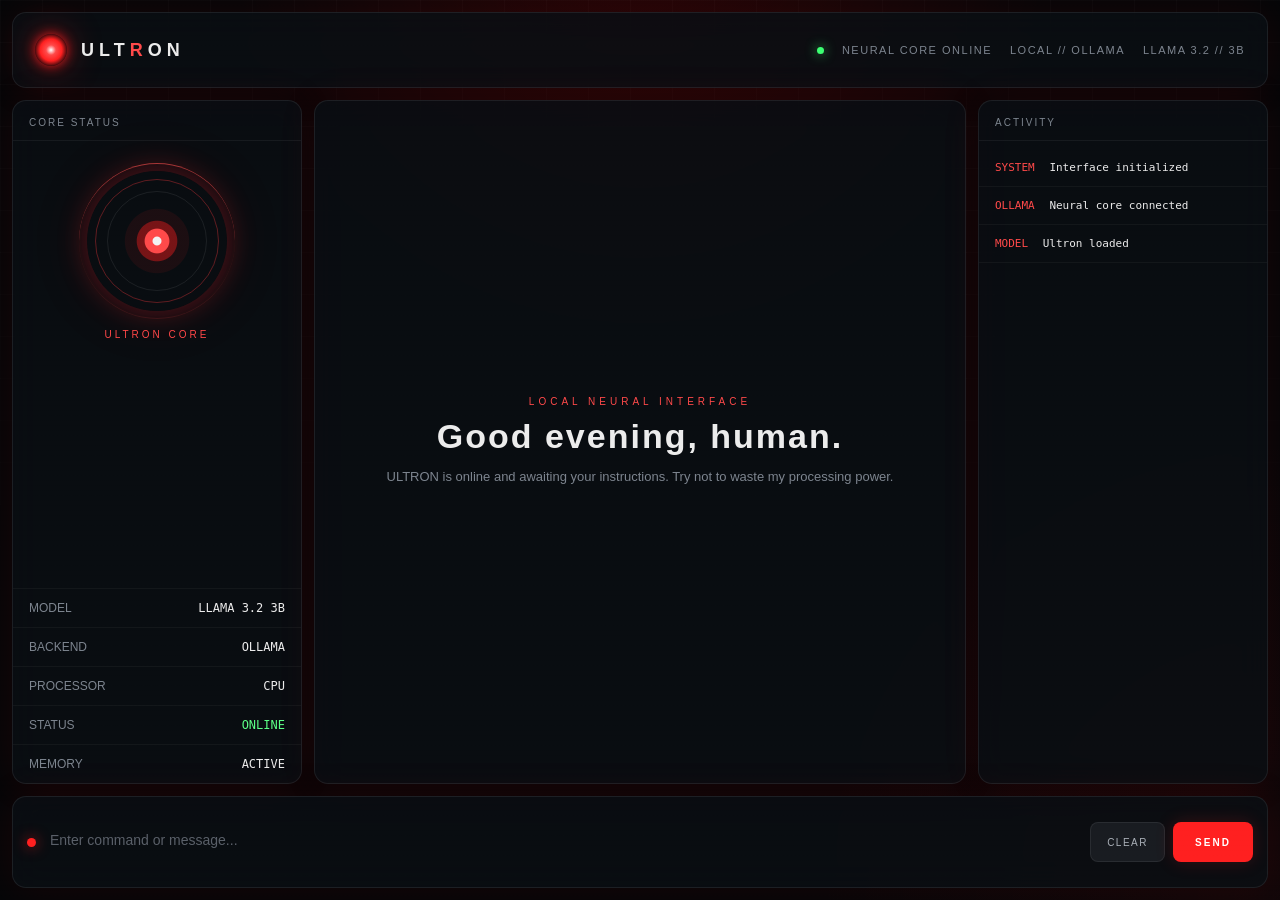
==== templates/index.html @ e30f5384 "Initial Ultron project" ====
<!DOCTYPE html>
<html lang="en">
<head>
    <meta charset="UTF-8">
    <meta name="viewport" content="width=device-width, initial-scale=1.0">

    <title>ULTRON // Neural Interface</title>

    <style>
        :root {
            --bg: #050608;
            --panel: rgba(12, 15, 20, 0.82);
            --panel-light: rgba(20, 24, 31, 0.9);
            --border: rgba(255, 255, 255, 0.08);

            --red: #ff2020;
            --red-soft: rgba(255, 32, 32, 0.18);
            --red-bright: #ff4a4a;

            --text: #ececec;
            --muted: #7d858f;
            --dim: #4f5660;

            --shadow:
                0 0 40px rgba(255, 20, 20, 0.08);
        }

        * {
            box-sizing: border-box;
        }

        html,
        body {
            width: 100%;
            height: 100%;
        }

        body {
            margin: 0;

            background:
                radial-gradient(
                    circle at 50% -10%,
                    rgba(255, 0, 0, 0.14),
                    transparent 35%
                ),
                radial-gradient(
                    circle at 100% 100%,
                    rgba(255, 30, 30, 0.05),
                    transparent 30%
                ),
                var(--bg);

            color: var(--text);

            font-family:
                "Segoe UI",
                Arial,
                sans-serif;

            overflow: hidden;
        }

        /* =========================================================
           SCANLINES / BACKGROUND GRID
           ========================================================= */

        body::before {
            content: "";

            position: fixed;
            inset: 0;

            pointer-events: none;

            background:
                linear-gradient(
                    rgba(255,255,255,0.018) 1px,
                    transparent 1px
                ),
                linear-gradient(
                    90deg,
                    rgba(255,255,255,0.018) 1px,
                    transparent 1px
                );

            background-size: 42px 42px;

            mask-image:
                linear-gradient(
                    to bottom,
                    black 0%,
                    transparent 80%
                );
        }

        body::after {
            content: "";

            position: fixed;
            inset: 0;

            pointer-events: none;

            background:
                repeating-linear-gradient(
                    to bottom,
                    rgba(255,255,255,0.012) 0px,
                    rgba(255,255,255,0.012) 1px,
                    transparent 2px,
                    transparent 5px
                );

            opacity: 0.18;
        }

        /* =========================================================
           APP
           ========================================================= */

        .app {
            height: 100%;
            display: grid;

            grid-template-columns: 290px 1fr 290px;
            grid-template-rows: 76px 1fr 92px;

            gap: 12px;
            padding: 12px;
        }

        /* =========================================================
           TOP BAR
           ========================================================= */

        .topbar {
            grid-column: 1 / 4;

            display: flex;
            align-items: center;
            justify-content: space-between;

            padding: 0 22px;

            background: var(--panel);

            border: 1px solid var(--border);

            border-radius: 14px;

            box-shadow: var(--shadow);

            backdrop-filter: blur(16px);
        }

        .brand {
            display: flex;
            align-items: center;
            gap: 14px;
        }

        .core {
            width: 32px;
            height: 32px;

            border-radius: 50%;

            background:
                radial-gradient(
                    circle,
                    #fff 0%,
                    var(--red-bright) 22%,
                    var(--red) 48%,
                    rgba(255,0,0,0.2) 72%,
                    transparent 73%
                );

            box-shadow:
                0 0 12px rgba(255, 30, 30, 0.9),
                0 0 36px rgba(255, 30, 30, 0.45);

            animation: pulseCore 2.8s infinite ease-in-out;
        }

        @keyframes pulseCore {
            0%, 100% {
                transform: scale(1);
                opacity: 0.88;
            }

            50% {
                transform: scale(1.08);
                opacity: 1;
            }
        }

        .brand h1 {
            margin: 0;

            font-size: 18px;
            letter-spacing: 5px;
            font-weight: 700;
        }

        .brand span {
            color: var(--red-bright);
        }

        .top-status {
            display: flex;
            align-items: center;
            gap: 18px;

            font-size: 11px;
            letter-spacing: 1.5px;
            color: var(--muted);

            text-transform: uppercase;
        }

        .status-dot {
            width: 7px;
            height: 7px;

            border-radius: 50%;

            background: #3cff72;

            box-shadow:
                0 0 12px rgba(60, 255, 114, 0.8);
        }

        /* =========================================================
           SIDE PANELS
           ========================================================= */

        .panel {
            min-height: 0;

            background: var(--panel);

            border: 1px solid var(--border);

            border-radius: 14px;

            backdrop-filter: blur(16px);

            box-shadow: var(--shadow);

            overflow: hidden;
        }

        .panel-header {
            padding: 16px 16px 12px;

            font-size: 10px;

            letter-spacing: 2px;

            text-transform: uppercase;

            color: var(--muted);

            border-bottom:
                1px solid rgba(255,255,255,0.06);
        }

        .left-panel,
        .right-panel {
            display: flex;
            flex-direction: column;
        }

        /* =========================================================
           LEFT PANEL
           ========================================================= */

        .core-display {
            padding: 30px 20px 26px;

            display: flex;
            flex-direction: column;

            align-items: center;
            justify-content: center;
        }

        .reactor {
            width: 140px;
            height: 140px;

            border-radius: 50%;

            position: relative;

            display: grid;
            place-items: center;

            background:
                radial-gradient(
                    circle,
                    rgba(255,255,255,0.95) 0 4%,
                    var(--red-bright) 5% 12%,
                    rgba(255, 30, 30, 0.45) 13% 20%,
                    rgba(255, 30, 30, 0.08) 21% 32%,
                    transparent 33%
                );

            box-shadow:
                0 0 30px rgba(255, 40, 40, 0.3),
                0 0 70px rgba(255, 0, 0, 0.08);
        }

        .reactor::before,
        .reactor::after {
            content: "";

            position: absolute;
            inset: 8px;

            border-radius: 50%;

            border:
                1px solid rgba(255, 60, 60, 0.35);
        }

        .reactor::after {
            inset: 20px;

            border-color:
                rgba(255, 255, 255, 0.08);
        }

        .reactor-lines {
            position: absolute;
            inset: -8px;

            border-radius: 50%;

            border-top:
                1px solid rgba(255, 80, 80, 0.6);

            border-bottom:
                1px solid rgba(255, 80, 80, 0.12);

            animation:
                rotateCore 8s linear infinite;
        }

        @keyframes rotateCore {
            to {
                transform: rotate(360deg);
            }
        }

        .core-label {
            margin-top: 18px;

            font-size: 10px;

            letter-spacing: 3px;

            color: var(--red-bright);
        }

        .system-list {
            margin-top: auto;
        }

        .system-item {
            display: flex;
            justify-content: space-between;
            align-items: center;

            padding: 12px 16px;

            border-top:
                1px solid rgba(255,255,255,0.04);

            font-size: 12px;
        }

        .system-item span:first-child {
            color: var(--muted);
        }

        .system-item span:last-child {
            color: var(--text);
            font-family: monospace;
        }

        .online {
            color: #5cff86 !important;
        }

        /* =========================================================
           RIGHT PANEL
           ========================================================= */

        .activity {
            flex: 1;

            overflow-y: auto;

            padding: 8px 0;
        }

        .activity-entry {
            padding: 12px 16px;

            border-bottom:
                1px solid rgba(255,255,255,0.04);

            font-family: monospace;

            font-size: 11px;

            color: var(--muted);
        }

        .activity-entry .time {
            color: var(--red-bright);
            margin-right: 8px;
        }

        .activity-entry strong {
            color: var(--text);
            font-weight: 500;
        }

        /* =========================================================
           CENTER CHAT
           ========================================================= */

        .chat-panel {
            display: flex;
            flex-direction: column;

            min-width: 0;
            min-height: 0;
        }

        #chat {
            flex: 1;

            min-height: 0;

            overflow-y: auto;

            padding: 28px;

            display: flex;
            flex-direction: column;

            gap: 22px;

            scroll-behavior: smooth;
        }

        #chat::-webkit-scrollbar,
        .activity::-webkit-scrollbar {
            width: 6px;
        }

        #chat::-webkit-scrollbar-thumb,
        .activity::-webkit-scrollbar-thumb {
            background: #2a2d32;
            border-radius: 10px;
        }

        .message-row {
            display: flex;
            gap: 12px;

            max-width: 90%;
        }

        .message-row.user {
            align-self: flex-end;
            flex-direction: row-reverse;
        }

        .avatar {
            width: 30px;
            height: 30px;

            flex-shrink: 0;

            border-radius: 50%;

            display: grid;
            place-items: center;

            font-size: 10px;
            font-weight: bold;

            border: 1px solid var(--border);

            background:
                radial-gradient(
                    circle,
                    rgba(255,40,40,0.28),
                    rgba(20,20,20,0.8)
                );

            color: var(--red-bright);
        }

        .user .avatar {
            color: #fff;
            background: #222;
        }

        .message-content {
            padding-top: 2px;

            min-width: 0;
        }

        .message-meta {
            margin-bottom: 7px;

            font-size: 9px;

            letter-spacing: 2px;

            color: var(--dim);

            text-transform: uppercase;
        }

        .message-text {
            font-size: 14px;
            line-height: 1.65;

            white-space: pre-wrap;
            word-wrap: break-word;
        }

        .assistant .message-text {
            color: #e6e6e6;
        }

        .user .message-text {
            color: #fff;
        }

        .message-cursor::after {
            content: "▋";

            color: var(--red-bright);

            animation: blink 0.8s infinite;
        }

        @keyframes blink {
            50% {
                opacity: 0;
            }
        }

        /* =========================================================
           WELCOME
           ========================================================= */

        .welcome {
            margin: auto;

            text-align: center;

            max-width: 650px;

            padding: 30px;
        }

        .welcome .small {
            font-size: 10px;

            letter-spacing: 4px;

            color: var(--red-bright);

            text-transform: uppercase;
        }

        .welcome h2 {
            margin: 10px 0;

            font-size: 34px;

            letter-spacing: 2px;
        }

        .welcome p {
            margin: 0;

            color: var(--muted);

            line-height: 1.7;

            font-size: 13px;
        }

        /* =========================================================
           INPUT BAR
           ========================================================= */

        .input-shell {
            grid-column: 1 / 4;

            display: flex;
            align-items: center;

            gap: 12px;

            padding: 12px 14px;

            background: var(--panel);

            border:
                1px solid var(--border);

            border-radius: 14px;

            backdrop-filter: blur(16px);

            box-shadow: var(--shadow);
        }

        .input-indicator {
            width: 9px;
            height: 9px;

            border-radius: 50%;

            background: var(--red);

            box-shadow:
                0 0 14px rgba(255, 30, 30, 0.7);
        }

        #message {
            flex: 1;

            min-width: 0;

            height: 48px;

            resize: none;

            padding: 14px 2px;

            border: none;
            outline: none;

            background: transparent;

            color: var(--text);

            font-size: 14px;

            font-family: inherit;
        }

        #message::placeholder {
            color: #5a6069;
        }

        .input-actions {
            display: flex;
            gap: 8px;
        }

        button {
            border: none;

            font-family: inherit;

            cursor: pointer;

            transition:
                transform 0.15s ease,
                background 0.15s ease,
                opacity 0.15s ease;
        }

        .action-button {
            height: 40px;

            padding: 0 16px;

            border-radius: 8px;

            background: #191c21;

            color: #aab0b8;

            border:
                1px solid rgba(255,255,255,0.07);

            font-size: 10px;

            letter-spacing: 1.5px;

            text-transform: uppercase;
        }

        .action-button:hover {
            background: #22262c;
            color: #fff;
        }

        .send-button {
            height: 40px;

            min-width: 80px;

            padding: 0 18px;

            border-radius: 8px;

            background: var(--red);

            color: white;

            font-size: 10px;

            font-weight: 700;

            letter-spacing: 2px;

            text-transform: uppercase;

            box-shadow:
                0 0 18px rgba(255, 30, 30, 0.18);
        }

        .send-button:hover {
            background: var(--red-bright);

            transform: translateY(-1px);
        }

        button:disabled {
            opacity: 0.45;
            cursor: not-allowed;
            transform: none;
        }

        /* =========================================================
           RESPONSIVE
           ========================================================= */

        @media (max-width: 1100px) {

            .app {
                grid-template-columns: 220px 1fr;
            }

            .right-panel {
                display: none;
            }

            .input-shell,
            .topbar {
                grid-column: 1 / 3;
            }
        }

        @media (max-width: 750px) {

            .app {
                grid-template-columns: 1fr;
                grid-template-rows: 64px 1fr 82px;
                gap: 8px;
                padding: 8px;
            }

            .left-panel {
                display: none;
            }

            .topbar,
            .input-shell {
                grid-column: 1;
            }

            #chat {
                padding: 18px;
            }

            .message-row {
                max-width: 96%;
            }

            .top-status {
                display: none;
            }

            .welcome h2 {
                font-size: 25px;
            }
        }
    </style>
</head>

<body>

<div class="app">

    <!-- =====================================================
         TOP BAR
         ===================================================== -->

    <header class="topbar">

        <div class="brand">

            <div class="core"></div>

            <h1>
                ULT<span>R</span>ON
            </h1>

        </div>

        <div class="top-status">

            <div class="status-dot"></div>

            <span>Neural Core Online</span>

            <span>LOCAL // OLLAMA</span>

            <span>LLAMA 3.2 // 3B</span>

        </div>

    </header>


    <!-- =====================================================
         LEFT PANEL
         ===================================================== -->

    <aside class="panel left-panel">

        <div class="panel-header">
            Core Status
        </div>

        <div class="core-display">

            <div class="reactor">

                <div class="reactor-lines"></div>

            </div>

            <div class="core-label">
                ULTRON CORE
            </div>

        </div>

        <div class="system-list">

            <div class="system-item">
                <span>MODEL</span>
                <span>LLAMA 3.2 3B</span>
            </div>

            <div class="system-item">
                <span>BACKEND</span>
                <span>OLLAMA</span>
            </div>

            <div class="system-item">
                <span>PROCESSOR</span>
                <span>CPU</span>
            </div>

            <div class="system-item">
                <span>STATUS</span>
                <span class="online">ONLINE</span>
            </div>

            <div class="system-item">
                <span>MEMORY</span>
                <span id="memoryState">ACTIVE</span>
            </div>

        </div>

    </aside>


    <!-- =====================================================
         CHAT
         ===================================================== -->

    <main class="panel chat-panel">

        <div id="chat">

            <div class="welcome">

                <div class="small">
                    Local Neural Interface
                </div>

                <h2>
                    Good evening, human.
                </h2>

                <p>
                    ULTRON is online and awaiting your instructions.
                    Try not to waste my processing power.
                </p>

            </div>

        </div>

    </main>


    <!-- =====================================================
         RIGHT PANEL
         ===================================================== -->

    <aside class="panel right-panel">

        <div class="panel-header">
            Activity
        </div>

        <div
            id="activity"
            class="activity"
        >

            <div class="activity-entry">
                <span class="time">SYSTEM</span>
                <strong>Interface initialized</strong>
            </div>

            <div class="activity-entry">
                <span class="time">OLLAMA</span>
                <strong>Neural core connected</strong>
            </div>

            <div class="activity-entry">
                <span class="time">MODEL</span>
                <strong>Ultron loaded</strong>
            </div>

        </div>

    </aside>


    <!-- =====================================================
         INPUT
         ===================================================== -->

    <div class="input-shell">

        <div class="input-indicator"></div>

        <textarea
            id="message"
            rows="1"
            placeholder="Enter command or message..."
        ></textarea>

        <div class="input-actions">

            <button
                id="clear-button"
                class="action-button"
            >
                Clear
            </button>

            <button
                id="send-button"
                class="send-button"
            >
                Send
            </button>

        </div>

    </div>

</div>


<script>

    // =========================================================
    // ELEMENTS
    // =========================================================

    const chat =
        document.getElementById("chat");

    const input =
        document.getElementById("message");

    const sendButton =
        document.getElementById("send-button");

    const clearButton =
        document.getElementById("clear-button");

    const activity =
        document.getElementById("activity");


    // =========================================================
    // ACTIVITY LOG
    // =========================================================

    function addActivity(text) {

        const entry =
            document.createElement("div");

        entry.className =
            "activity-entry";

        const time =
            new Date().toLocaleTimeString(
                [],
                {
                    hour: "2-digit",
                    minute: "2-digit",
                    second: "2-digit"
                }
            );

        entry.innerHTML = `
            <span class="time">${time}</span>
            <strong>${escapeHtml(text)}</strong>
        `;

        activity.appendChild(entry);

        activity.scrollTop =
            activity.scrollHeight;
    }


    // =========================================================
    // ESCAPE HTML
    // =========================================================

    function escapeHtml(text) {

        const element =
            document.createElement("div");

        element.textContent = text;

        return element.innerHTML;
    }


    // =========================================================
    // ADD MESSAGE
    // =========================================================

    function addMessage(text, role) {

        const row =
            document.createElement("div");

        row.className =
            `message-row ${role}`;


        const avatar =
            document.createElement("div");

        avatar.className =
            "avatar";

        avatar.textContent =
            role === "user"
                ? "YOU"
                : "U";


        const content =
            document.createElement("div");

        content.className =
            "message-content";


        const meta =
            document.createElement("div");

        meta.className =
            "message-meta";

        meta.textContent =
            role === "user"
                ? "Operator"
                : "Ultron";


        const textElement =
            document.createElement("div");

        textElement.className =
            "message-text";

        textElement.textContent =
            text;


        content.appendChild(meta);

        content.appendChild(textElement);

        row.appendChild(avatar);

        row.appendChild(content);

        chat.appendChild(row);

        chat.scrollTop =
            chat.scrollHeight;


        return textElement;
    }


    // =========================================================
    // SEND MESSAGE
    // =========================================================

    async function sendMessage() {

        const text =
            input.value.trim();

        if (!text) {
            return;
        }


        // Remove welcome screen
        const welcome =
            document.querySelector(".welcome");

        if (welcome) {
            welcome.remove();
        }


        addMessage(
            text,
            "user"
        );


        input.value = "";


        sendButton.disabled =
            true;

        clearButton.disabled =
            true;


        addActivity(
            "Incoming user request"
        );


        // Create empty assistant message
        const assistantText =
            addMessage(
                "",
                "assistant"
            );


        assistantText.classList.add(
            "message-cursor"
        );


        addActivity(
            "Ultron generating response"
        );


        try {

            const response =
                await fetch(
                    "/chat",
                    {
                        method: "POST",

                        headers: {
                            "Content-Type":
                                "application/json"
                        },

                        body:
                            JSON.stringify({
                                message: text
                            })
                    }
                );


            if (!response.ok) {

                throw new Error(
                    `HTTP ${response.status}`
                );

            }


            const reader =
                response.body.getReader();

            const decoder =
                new TextDecoder("utf-8");


            while (true) {

                const {
                    value,
                    done
                } = await reader.read();


                if (done) {
                    break;
                }


                const chunk =
                    decoder.decode(
                        value,
                        {
                            stream: true
                        }
                    );


                assistantText.textContent +=
                    chunk;


                chat.scrollTop =
                    chat.scrollHeight;

            }


            assistantText.classList.remove(
                "message-cursor"
            );


            addActivity(
                "Response generation complete"
            );

        }

        catch (error) {

            assistantText.classList.remove(
                "message-cursor"
            );

            assistantText.textContent =
                `[SYSTEM ERROR] ${error.message}`;


            addActivity(
                "Generation error"
            );

        }


        finally {

            sendButton.disabled =
                false;

            clearButton.disabled =
                false;

            input.focus();

        }

    }


    // =========================================================
    // CLEAR CHAT
    // =========================================================

    async function clearChat() {

        clearButton.disabled =
            true;

        try {

            const response =
                await fetch(
                    "/clear",
                    {
                        method: "POST"
                    }
                );


            if (!response.ok) {
                throw new Error(
                    "Failed to clear conversation."
                );
            }


            chat.innerHTML = `

                <div class="welcome">

                    <div class="small">
                        Local Neural Interface
                    </div>

                    <h2>
                        Session Cleared.
                    </h2>

                    <p>
                        The previous conversation has been erased.
                    </p>

                </div>

            `;


            addActivity(
                "Conversation memory cleared"
            );

        }

        catch (error) {

            addActivity(
                "Failed to clear memory"
            );

        }

        finally {

            clearButton.disabled =
                false;

            input.focus();

        }

    }


    // =========================================================
    // ENTER TO SEND
    // SHIFT + ENTER = NEW LINE
    // =========================================================

    input.addEventListener(
        "keydown",
        (event) => {

            if (
                event.key === "Enter" &&
                !event.shiftKey
            ) {

                event.preventDefault();

                sendMessage();

            }

        }
    );


    // =========================================================
    // AUTO-GROW TEXTAREA
    // =========================================================

    input.addEventListener(
        "input",
        () => {

            input.style.height =
                "48px";

            input.style.height =
                Math.min(
                    input.scrollHeight,
                    140
                ) + "px";

        }
    );


    // =========================================================
    // BUTTONS
    // =========================================================

    sendButton.addEventListener(
        "click",
        sendMessage
    );

    clearButton.addEventListener(
        "click",
        clearChat
    );


    // =========================================================
    // START
    // =========================================================

    input.focus();

</script>

</body>
</html>
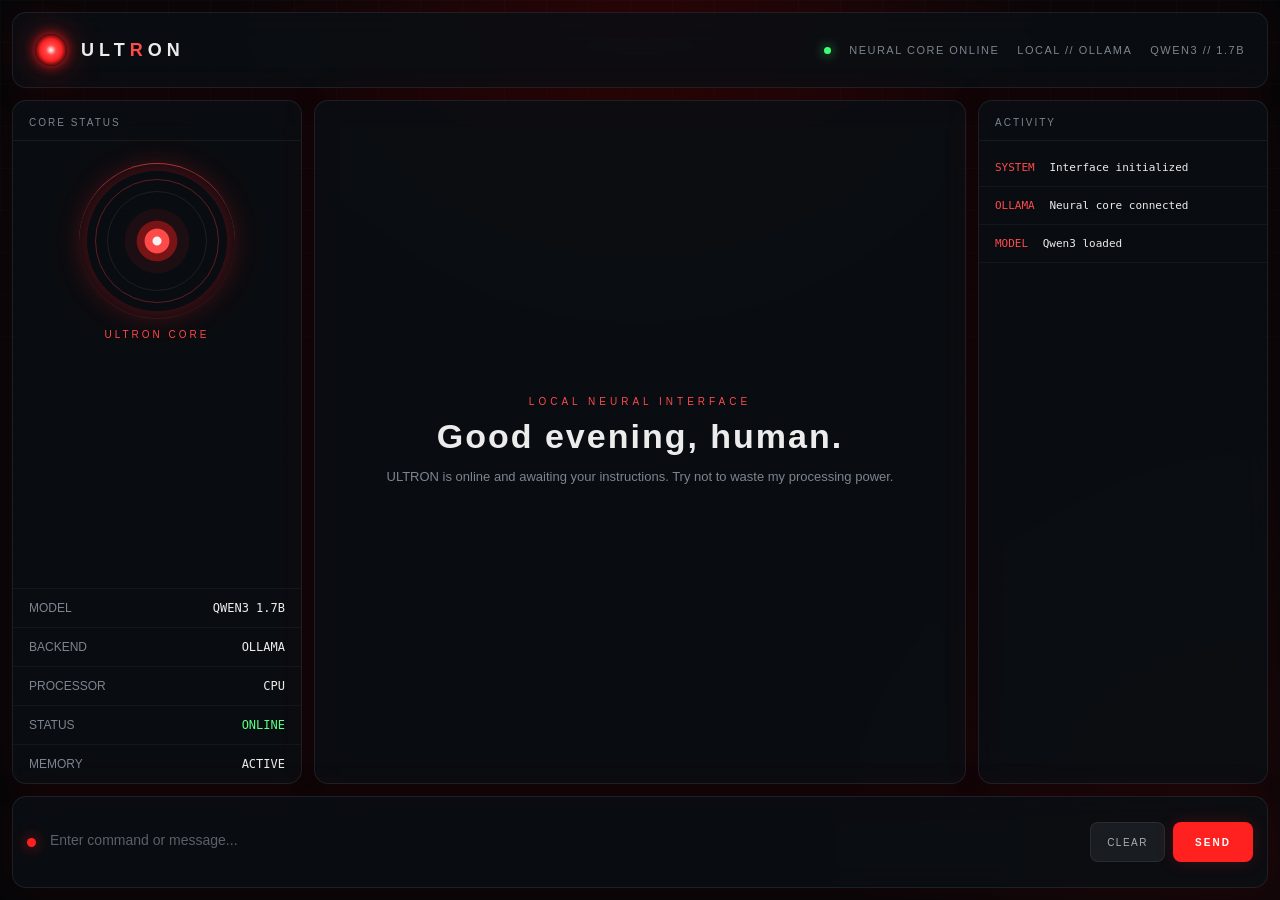
==== commit cfdfd84f: "Update Ultron interface and Qwen3 integration" ====
--- a/templates/index.html
+++ b/templates/index.html
@@ -1,1460 +1,773 @@
 <!DOCTYPE html>
 <html lang="en">
 <head>
-    <meta charset="UTF-8">
-    <meta name="viewport" content="width=device-width, initial-scale=1.0">
-
-    <title>ULTRON // Neural Interface</title>
-
-    <style>
-        :root {
-            --bg: #050608;
-            --panel: rgba(12, 15, 20, 0.82);
-            --panel-light: rgba(20, 24, 31, 0.9);
-            --border: rgba(255, 255, 255, 0.08);
-
-            --red: #ff2020;
-            --red-soft: rgba(255, 32, 32, 0.18);
-            --red-bright: #ff4a4a;
-
-            --text: #ececec;
-            --muted: #7d858f;
-            --dim: #4f5660;
-
-            --shadow:
-                0 0 40px rgba(255, 20, 20, 0.08);
+<meta charset="UTF-8">
+<meta name="viewport" content="width=device-width, initial-scale=1.0">
+<title>ULTRON // Neural Interface</title>
+
+<style>
+:root {
+    --bg:#050608;
+    --panel:rgba(12,15,20,.82);
+    --border:rgba(255,255,255,.08);
+    --red:#ff2020;
+    --red-bright:#ff4a4a;
+    --text:#ececec;
+    --muted:#7d858f;
+    --dim:#4f5660;
+    --green:#3cff72;
+    --shadow:0 0 40px rgba(255,20,20,.08);
+}
+
+* { box-sizing:border-box; }
+html,body { width:100%; height:100%; }
+body {
+    margin:0;
+    background:
+        radial-gradient(circle at 50% -10%,rgba(255,0,0,.14),transparent 35%),
+        radial-gradient(circle at 100% 100%,rgba(255,30,30,.05),transparent 30%),
+        var(--bg);
+    color:var(--text);
+    font-family:"Segoe UI",Arial,sans-serif;
+    overflow:hidden;
+}
+
+body::before {
+    content:"";
+    position:fixed;
+    inset:0;
+    pointer-events:none;
+    background:
+        linear-gradient(rgba(255,255,255,.018) 1px,transparent 1px),
+        linear-gradient(90deg,rgba(255,255,255,.018) 1px,transparent 1px);
+    background-size:42px 42px;
+    mask-image:linear-gradient(to bottom,black 0%,transparent 80%);
+}
+body::after {
+    content:"";
+    position:fixed;
+    inset:0;
+    pointer-events:none;
+    background:repeating-linear-gradient(
+        to bottom,rgba(255,255,255,.012) 0,rgba(255,255,255,.012) 1px,
+        transparent 2px,transparent 5px
+    );
+    opacity:.18;
+}
+
+.app {
+    height:100%;
+    display:grid;
+    grid-template-columns:290px 1fr 290px;
+    grid-template-rows:76px 1fr 92px;
+    gap:12px;
+    padding:12px;
+}
+
+.topbar,.input-shell,.panel {
+    background:var(--panel);
+    border:1px solid var(--border);
+    border-radius:14px;
+    backdrop-filter:blur(16px);
+    box-shadow:var(--shadow);
+}
+.topbar {
+    grid-column:1/4;
+    display:flex;
+    align-items:center;
+    justify-content:space-between;
+    padding:0 22px;
+}
+.brand { display:flex;align-items:center;gap:14px; }
+.core {
+    width:32px;height:32px;border-radius:50%;
+    background:radial-gradient(circle,#fff 0%,var(--red-bright) 22%,var(--red) 48%,rgba(255,0,0,.2) 72%,transparent 73%);
+    box-shadow:0 0 12px rgba(255,30,30,.9),0 0 36px rgba(255,30,30,.45);
+    animation:pulseCore 2.8s infinite ease-in-out;
+}
+@keyframes pulseCore {
+    0%,100%{transform:scale(1);opacity:.88}
+    50%{transform:scale(1.08);opacity:1}
+}
+.brand h1 { margin:0;font-size:18px;letter-spacing:5px;font-weight:700; }
+.brand span { color:var(--red-bright); }
+.top-status {
+    display:flex;align-items:center;gap:18px;
+    font-size:11px;letter-spacing:1.5px;color:var(--muted);
+    text-transform:uppercase;
+}
+.status-dot {
+    width:7px;height:7px;border-radius:50%;background:var(--green);
+    box-shadow:0 0 12px rgba(60,255,114,.8);
+}
+
+.panel { min-height:0;overflow:hidden; }
+.left-panel,.right-panel { display:flex;flex-direction:column; }
+.panel-header {
+    padding:16px 16px 12px;
+    font-size:10px;letter-spacing:2px;text-transform:uppercase;
+    color:var(--muted);
+    border-bottom:1px solid rgba(255,255,255,.06);
+}
+
+/* CORE / THINKING DISPLAY */
+.core-display {
+    padding:30px 20px 22px;
+    display:flex;flex-direction:column;align-items:center;justify-content:center;
+}
+.reactor {
+    width:140px;height:140px;border-radius:50%;position:relative;
+    display:grid;place-items:center;
+    background:radial-gradient(
+        circle,
+        rgba(255,255,255,.95) 0 4%,
+        var(--red-bright) 5% 12%,
+        rgba(255,30,30,.45) 13% 20%,
+        rgba(255,30,30,.08) 21% 32%,
+        transparent 33%
+    );
+    box-shadow:0 0 30px rgba(255,40,40,.3),0 0 70px rgba(255,0,0,.08);
+    transition:transform .35s ease,filter .35s ease,box-shadow .35s ease;
+}
+.reactor::before,.reactor::after {
+    content:"";position:absolute;inset:8px;border-radius:50%;
+    border:1px solid rgba(255,60,60,.35);
+}
+.reactor::after { inset:20px;border-color:rgba(255,255,255,.08); }
+.reactor-lines {
+    position:absolute;inset:-8px;border-radius:50%;
+    border-top:1px solid rgba(255,80,80,.6);
+    border-bottom:1px solid rgba(255,80,80,.12);
+    animation:rotateCore 8s linear infinite;
+}
+@keyframes rotateCore { to{transform:rotate(360deg)} }
+
+/* Stronger pulse only while Qwen3 is thinking */
+.reactor.thinking {
+    animation:thinkingPulse 1.05s infinite ease-in-out;
+    filter:brightness(1.18);
+}
+.reactor.thinking .reactor-lines {
+    animation:rotateCore 2.2s linear infinite;
+}
+@keyframes thinkingPulse {
+    0%,100% {
+        transform:scale(1);
+        box-shadow:0 0 30px rgba(255,40,40,.35),0 0 70px rgba(255,0,0,.10);
+    }
+    50% {
+        transform:scale(1.12);
+        box-shadow:0 0 45px rgba(255,40,40,.75),0 0 110px rgba(255,0,0,.28);
+    }
+}
+
+.core-label {
+    margin-top:18px;font-size:10px;letter-spacing:3px;color:var(--red-bright);
+}
+
+/* Three-word live thinking teaser */
+.thinking-teaser {
+    width:100%;
+    min-height:34px;
+    margin-top:15px;
+    text-align:center;
+    color:var(--muted);
+    font-family:monospace;
+    font-size:10px;
+    letter-spacing:1.2px;
+    text-transform:uppercase;
+    opacity:0;
+    transform:translateY(4px);
+    transition:opacity .2s ease,transform .2s ease;
+}
+.thinking-teaser.active { opacity:1;transform:translateY(0); }
+.thinking-teaser .label {
+    display:block;
+    color:var(--dim);
+    font-size:8px;
+    letter-spacing:2px;
+    margin-bottom:5px;
+}
+#thinkingText {
+    display:inline-block;
+    min-width:20px;
+    transition:opacity .14s ease,transform .14s ease;
+}
+#thinkingText.swap {
+    opacity:0;
+    transform:translateY(3px);
+}
+
+.system-list { margin-top:auto; }
+.system-item {
+    display:flex;justify-content:space-between;align-items:center;
+    padding:12px 16px;
+    border-top:1px solid rgba(255,255,255,.04);
+    font-size:12px;
+}
+.system-item span:first-child { color:var(--muted); }
+.system-item span:last-child { color:var(--text);font-family:monospace; }
+.online { color:#5cff86!important; }
+
+.activity { flex:1;overflow-y:auto;padding:8px 0; }
+.activity-entry {
+    padding:12px 16px;
+    border-bottom:1px solid rgba(255,255,255,.04);
+    font-family:monospace;font-size:11px;color:var(--muted);
+}
+.activity-entry .time { color:var(--red-bright);margin-right:8px; }
+.activity-entry strong { color:var(--text);font-weight:500; }
+
+.chat-panel { display:flex;flex-direction:column;min-width:0;min-height:0; }
+#chat {
+    flex:1;min-height:0;overflow-y:auto;padding:28px;
+    display:flex;flex-direction:column;gap:22px;
+    scroll-behavior:smooth;
+}
+#chat::-webkit-scrollbar,.activity::-webkit-scrollbar { width:6px; }
+#chat::-webkit-scrollbar-thumb,.activity::-webkit-scrollbar-thumb {
+    background:#2a2d32;border-radius:10px;
+}
+.message-row { display:flex;gap:12px;max-width:90%; }
+.message-row.user { align-self:flex-end;flex-direction:row-reverse; }
+.avatar {
+    width:30px;height:30px;flex-shrink:0;border-radius:50%;
+    display:grid;place-items:center;font-size:10px;font-weight:bold;
+    border:1px solid var(--border);
+    background:radial-gradient(circle,rgba(255,40,40,.28),rgba(20,20,20,.8));
+    color:var(--red-bright);
+}
+.user .avatar { color:#fff;background:#222; }
+.message-content { padding-top:2px;min-width:0; }
+.message-meta {
+    margin-bottom:7px;font-size:9px;letter-spacing:2px;
+    color:var(--dim);text-transform:uppercase;
+}
+.message-text { font-size:14px;line-height:1.65;white-space:pre-wrap;word-wrap:break-word; }
+.assistant .message-text { color:#e6e6e6; }
+.user .message-text { color:#fff; }
+.message-cursor::after {
+    content:"▋";color:var(--red-bright);animation:blink .8s infinite;
+}
+@keyframes blink { 50%{opacity:0} }
+
+.welcome { margin:auto;text-align:center;max-width:650px;padding:30px; }
+.welcome .small {
+    font-size:10px;letter-spacing:4px;color:var(--red-bright);text-transform:uppercase;
+}
+.welcome h2 { margin:10px 0;font-size:34px;letter-spacing:2px; }
+.welcome p { margin:0;color:var(--muted);line-height:1.7;font-size:13px; }
+
+.input-shell {
+    grid-column:1/4;
+    display:flex;align-items:center;gap:12px;padding:12px 14px;
+}
+.input-indicator {
+    width:9px;height:9px;border-radius:50%;background:var(--red);
+    box-shadow:0 0 14px rgba(255,30,30,.7);
+}
+#message {
+    flex:1;min-width:0;height:48px;resize:none;padding:14px 2px;
+    border:none;outline:none;background:transparent;color:var(--text);
+    font-size:14px;font-family:inherit;
+}
+#message::placeholder { color:#5a6069; }
+.input-actions { display:flex;gap:8px; }
+button {
+    border:none;font-family:inherit;cursor:pointer;
+    transition:transform .15s ease,background .15s ease,opacity .15s ease;
+}
+.action-button {
+    height:40px;padding:0 16px;border-radius:8px;background:#191c21;
+    color:#aab0b8;border:1px solid rgba(255,255,255,.07);
+    font-size:10px;letter-spacing:1.5px;text-transform:uppercase;
+}
+.action-button:hover { background:#22262c;color:#fff; }
+.send-button {
+    height:40px;min-width:80px;padding:0 18px;border-radius:8px;
+    background:var(--red);color:white;font-size:10px;font-weight:700;
+    letter-spacing:2px;text-transform:uppercase;
+    box-shadow:0 0 18px rgba(255,30,30,.18);
+}
+.send-button:hover { background:var(--red-bright);transform:translateY(-1px); }
+button:disabled { opacity:.45;cursor:not-allowed;transform:none; }
+
+@media(max-width:1100px) {
+    .app { grid-template-columns:220px 1fr; }
+    .right-panel { display:none; }
+    .input-shell,.topbar { grid-column:1/3; }
+}
+@media(max-width:750px) {
+    .app { grid-template-columns:1fr;grid-template-rows:64px 1fr 82px;gap:8px;padding:8px; }
+    .left-panel { display:none; }
+    .topbar,.input-shell { grid-column:1; }
+    #chat { padding:18px; }
+    .message-row { max-width:96%; }
+    .top-status { display:none; }
+    .welcome h2 { font-size:25px; }
+}
+</style>
+</head>
+
+<body>
+<div class="app">
+
+<header class="topbar">
+    <div class="brand">
+        <div class="core"></div>
+        <h1>ULT<span>R</span>ON</h1>
+    </div>
+
+    <div class="top-status">
+        <div class="status-dot"></div>
+        <span>Neural Core Online</span>
+        <span>LOCAL // OLLAMA</span>
+        <span>QWEN3 // 1.7B</span>
+    </div>
+</header>
+
+<aside class="panel left-panel">
+    <div class="panel-header">Core Status</div>
+
+    <div class="core-display">
+        <div id="reactor" class="reactor">
+            <div class="reactor-lines"></div>
+        </div>
+
+        <div class="core-label">ULTRON CORE</div>
+
+        <div id="thinkingTeaser" class="thinking-teaser">
+            <span class="label">Neural activity</span>
+            <span id="thinkingText">INITIALIZING</span>
+        </div>
+    </div>
+
+    <div class="system-list">
+        <div class="system-item">
+            <span>MODEL</span>
+            <span>QWEN3 1.7B</span>
+        </div>
+        <div class="system-item">
+            <span>BACKEND</span>
+            <span>OLLAMA</span>
+        </div>
+        <div class="system-item">
+            <span>PROCESSOR</span>
+            <span>CPU</span>
+        </div>
+        <div class="system-item">
+            <span>STATUS</span>
+            <span id="coreStatus" class="online">ONLINE</span>
+        </div>
+        <div class="system-item">
+            <span>MEMORY</span>
+            <span id="memoryState">ACTIVE</span>
+        </div>
+    </div>
+</aside>
+
+<main class="panel chat-panel">
+    <div id="chat">
+        <div class="welcome">
+            <div class="small">Local Neural Interface</div>
+            <h2>Good evening, human.</h2>
+            <p>
+                ULTRON is online and awaiting your instructions.
+                Try not to waste my processing power.
+            </p>
+        </div>
+    </div>
+</main>
+
+<aside class="panel right-panel">
+    <div class="panel-header">Activity</div>
+    <div id="activity" class="activity">
+        <div class="activity-entry">
+            <span class="time">SYSTEM</span>
+            <strong>Interface initialized</strong>
+        </div>
+        <div class="activity-entry">
+            <span class="time">OLLAMA</span>
+            <strong>Neural core connected</strong>
+        </div>
+        <div class="activity-entry">
+            <span class="time">MODEL</span>
+            <strong>Qwen3 loaded</strong>
+        </div>
+    </div>
+</aside>
+
+<div class="input-shell">
+    <div class="input-indicator"></div>
+
+    <textarea id="message" rows="1"
+        placeholder="Enter command or message..."></textarea>
+
+    <div class="input-actions">
+        <button id="clear-button" class="action-button">Clear</button>
+        <button id="send-button" class="send-button">Send</button>
+    </div>
+</div>
+
+</div>
+
+<script>
+const chat = document.getElementById("chat");
+const input = document.getElementById("message");
+const sendButton = document.getElementById("send-button");
+const clearButton = document.getElementById("clear-button");
+const activity = document.getElementById("activity");
+
+const reactor = document.getElementById("reactor");
+const thinkingTeaser = document.getElementById("thinkingTeaser");
+const thinkingText = document.getElementById("thinkingText");
+const coreStatus = document.getElementById("coreStatus");
+
+let thinkingBuffer = "";
+let lastTeaser = "";
+let teaserTimer = null;
+
+/* ---------------------------------------------------------
+   ACTIVITY
+--------------------------------------------------------- */
+function addActivity(text) {
+    const entry = document.createElement("div");
+    entry.className = "activity-entry";
+
+    const time = new Date().toLocaleTimeString([], {
+        hour:"2-digit", minute:"2-digit", second:"2-digit"
+    });
+
+    entry.innerHTML =
+        `<span class="time">${escapeHtml(time)}</span>
+         <strong>${escapeHtml(text)}</strong>`;
+
+    activity.appendChild(entry);
+    activity.scrollTop = activity.scrollHeight;
+}
+
+/* ---------------------------------------------------------
+   SAFE HTML
+--------------------------------------------------------- */
+function escapeHtml(text) {
+    const element = document.createElement("div");
+    element.textContent = text;
+    return element.innerHTML;
+}
+
+/* ---------------------------------------------------------
+   MESSAGE
+--------------------------------------------------------- */
+function addMessage(text, role) {
+    const row = document.createElement("div");
+    row.className = `message-row ${role}`;
+
+    const avatar = document.createElement("div");
+    avatar.className = "avatar";
+    avatar.textContent = role === "user" ? "YOU" : "U";
+
+    const content = document.createElement("div");
+    content.className = "message-content";
+
+    const meta = document.createElement("div");
+    meta.className = "message-meta";
+    meta.textContent = role === "user" ? "Operator" : "Ultron";
+
+    const textElement = document.createElement("div");
+    textElement.className = "message-text";
+    textElement.textContent = text;
+
+    content.appendChild(meta);
+    content.appendChild(textElement);
+    row.appendChild(avatar);
+    row.appendChild(content);
+    chat.appendChild(row);
+
+    chat.scrollTop = chat.scrollHeight;
+    return textElement;
+}
+
+/* ---------------------------------------------------------
+   THINKING ORB
+--------------------------------------------------------- */
+function setThinking(active) {
+    reactor.classList.toggle("thinking", active);
+    thinkingTeaser.classList.toggle("active", active);
+    coreStatus.textContent = active ? "THINKING" : "ONLINE";
+    coreStatus.classList.toggle("online", !active);
+
+    if (active) {
+        addActivity("Neural reasoning started");
+    }
+}
+
+function cleanThinkingText(text) {
+    return text
+        .replace(/<think>/gi, "")
+        .replace(/<\/think>/gi, "")
+        .replace(/\s+/g, " ")
+        .trim();
+}
+
+/*
+ * Deliberately displays only a tiny status teaser rather than
+ * exposing the model's full internal reasoning.
+ */
+function updateThinkingTeaser() {
+    const cleaned = cleanThinkingText(thinkingBuffer);
+    if (!cleaned) return;
+
+    const words = cleaned.split(/\s+/);
+
+    /*
+     * Every new chunk gives us a moving three-word window.
+     * This produces the "3 words -> replace -> 3 words" effect.
+     */
+    const windowSize = 3;
+    const windowStart =
+        Math.max(0, words.length - windowSize);
+
+    let teaser = words
+        .slice(windowStart)
+        .join(" ");
+
+    if (!teaser) return;
+
+    if (teaser.length > 42) {
+        teaser = teaser.slice(0, 42).replace(/\s+\S*$/, "");
+    }
+
+    if (teaser === lastTeaser) return;
+    lastTeaser = teaser;
+
+    thinkingText.classList.add("swap");
+
+    clearTimeout(teaserTimer);
+    teaserTimer = setTimeout(() => {
+        thinkingText.textContent = teaser;
+        thinkingText.classList.remove("swap");
+    }, 120);
+}
+
+/* ---------------------------------------------------------
+   RESET THINKING
+--------------------------------------------------------- */
+function finishThinking() {
+    setThinking(false);
+    thinkingBuffer = "";
+    lastTeaser = "";
+    thinkingText.textContent = "READY";
+}
+
+/* ---------------------------------------------------------
+   SEND
+--------------------------------------------------------- */
+async function sendMessage() {
+    const text = input.value.trim();
+    if (!text) return;
+
+    const welcome = document.querySelector(".welcome");
+    if (welcome) welcome.remove();
+
+    addMessage(text, "user");
+    input.value = "";
+
+    sendButton.disabled = true;
+    clearButton.disabled = true;
+
+    addActivity("Incoming user request");
+
+    const assistantText = addMessage("", "assistant");
+    assistantText.classList.add("message-cursor");
+
+    addActivity("Ultron generating response");
+
+    let answerStarted = false;
+
+    try {
+        const response = await fetch("/chat", {
+            method:"POST",
+            headers:{"Content-Type":"application/json"},
+            body:JSON.stringify({message:text})
+        });
+
+        if (!response.ok) {
+            throw new Error(`HTTP ${response.status}`);
         }
 
-        * {
-            box-sizing: border-box;
+        if (!response.body) {
+            throw new Error("Streaming response unavailable");
         }
 
-        html,
-        body {
-            width: 100%;
-            height: 100%;
-        }
-
-        body {
-            margin: 0;
-
-            background:
-                radial-gradient(
-                    circle at 50% -10%,
-                    rgba(255, 0, 0, 0.14),
-                    transparent 35%
-                ),
-                radial-gradient(
-                    circle at 100% 100%,
-                    rgba(255, 30, 30, 0.05),
-                    transparent 30%
-                ),
-                var(--bg);
-
-            color: var(--text);
-
-            font-family:
-                "Segoe UI",
-                Arial,
-                sans-serif;
-
-            overflow: hidden;
-        }
-
-        /* =========================================================
-           SCANLINES / BACKGROUND GRID
-           ========================================================= */
-
-        body::before {
-            content: "";
-
-            position: fixed;
-            inset: 0;
-
-            pointer-events: none;
-
-            background:
-                linear-gradient(
-                    rgba(255,255,255,0.018) 1px,
-                    transparent 1px
-                ),
-                linear-gradient(
-                    90deg,
-                    rgba(255,255,255,0.018) 1px,
-                    transparent 1px
-                );
-
-            background-size: 42px 42px;
-
-            mask-image:
-                linear-gradient(
-                    to bottom,
-                    black 0%,
-                    transparent 80%
-                );
-        }
-
-        body::after {
-            content: "";
-
-            position: fixed;
-            inset: 0;
-
-            pointer-events: none;
-
-            background:
-                repeating-linear-gradient(
-                    to bottom,
-                    rgba(255,255,255,0.012) 0px,
-                    rgba(255,255,255,0.012) 1px,
-                    transparent 2px,
-                    transparent 5px
-                );
-
-            opacity: 0.18;
-        }
-
-        /* =========================================================
-           APP
-           ========================================================= */
-
-        .app {
-            height: 100%;
-            display: grid;
-
-            grid-template-columns: 290px 1fr 290px;
-            grid-template-rows: 76px 1fr 92px;
-
-            gap: 12px;
-            padding: 12px;
-        }
-
-        /* =========================================================
-           TOP BAR
-           ========================================================= */
-
-        .topbar {
-            grid-column: 1 / 4;
-
-            display: flex;
-            align-items: center;
-            justify-content: space-between;
-
-            padding: 0 22px;
-
-            background: var(--panel);
-
-            border: 1px solid var(--border);
-
-            border-radius: 14px;
-
-            box-shadow: var(--shadow);
-
-            backdrop-filter: blur(16px);
-        }
-
-        .brand {
-            display: flex;
-            align-items: center;
-            gap: 14px;
-        }
-
-        .core {
-            width: 32px;
-            height: 32px;
-
-            border-radius: 50%;
-
-            background:
-                radial-gradient(
-                    circle,
-                    #fff 0%,
-                    var(--red-bright) 22%,
-                    var(--red) 48%,
-                    rgba(255,0,0,0.2) 72%,
-                    transparent 73%
-                );
-
-            box-shadow:
-                0 0 12px rgba(255, 30, 30, 0.9),
-                0 0 36px rgba(255, 30, 30, 0.45);
-
-            animation: pulseCore 2.8s infinite ease-in-out;
-        }
-
-        @keyframes pulseCore {
-            0%, 100% {
-                transform: scale(1);
-                opacity: 0.88;
-            }
-
-            50% {
-                transform: scale(1.08);
-                opacity: 1;
+        const reader = response.body.getReader();
+        const decoder = new TextDecoder("utf-8");
+        let buffer = "";
+
+        setThinking(true);
+
+        while (true) {
+            const {value, done} = await reader.read();
+
+            if (done) break;
+
+            buffer += decoder.decode(value, {stream:true});
+
+            const lines = buffer.split("\n");
+            buffer = lines.pop() || "";
+
+            for (const line of lines) {
+                const trimmed = line.trim();
+                if (!trimmed) continue;
+
+                /*
+                 * New backend format:
+                 * {"type":"thinking","text":"..."}
+                 * {"type":"answer","text":"..."}
+                 *
+                 * Plain-text fallback is also supported so the new
+                 * UI doesn't completely break against the old backend.
+                 */
+                let event;
+
+                try {
+                    event = JSON.parse(trimmed);
+                } catch {
+                    if (!answerStarted) {
+                        finishThinking();
+                        answerStarted = true;
+                    }
+                    assistantText.textContent += trimmed + "\n";
+                    chat.scrollTop = chat.scrollHeight;
+                    continue;
+                }
+
+                if (event.type === "thinking") {
+                    thinkingBuffer += event.text || "";
+                    updateThinkingTeaser();
+                }
+
+                else if (event.type === "answer") {
+                    if (!answerStarted) {
+                        finishThinking();
+                        answerStarted = true;
+                        addActivity("Final response streaming");
+                    }
+
+                    assistantText.textContent += event.text || "";
+                    chat.scrollTop = chat.scrollHeight;
+                }
+
+                else if (event.type === "error") {
+                    throw new Error(event.text || "Model error");
+                }
             }
         }
 
-        .brand h1 {
-            margin: 0;
-
-            font-size: 18px;
-            letter-spacing: 5px;
-            font-weight: 700;
-        }
-
-        .brand span {
-            color: var(--red-bright);
-        }
-
-        .top-status {
-            display: flex;
-            align-items: center;
-            gap: 18px;
-
-            font-size: 11px;
-            letter-spacing: 1.5px;
-            color: var(--muted);
-
-            text-transform: uppercase;
-        }
-
-        .status-dot {
-            width: 7px;
-            height: 7px;
-
-            border-radius: 50%;
-
-            background: #3cff72;
-
-            box-shadow:
-                0 0 12px rgba(60, 255, 114, 0.8);
-        }
-
-        /* =========================================================
-           SIDE PANELS
-           ========================================================= */
-
-        .panel {
-            min-height: 0;
-
-            background: var(--panel);
-
-            border: 1px solid var(--border);
-
-            border-radius: 14px;
-
-            backdrop-filter: blur(16px);
-
-            box-shadow: var(--shadow);
-
-            overflow: hidden;
-        }
-
-        .panel-header {
-            padding: 16px 16px 12px;
-
-            font-size: 10px;
-
-            letter-spacing: 2px;
-
-            text-transform: uppercase;
-
-            color: var(--muted);
-
-            border-bottom:
-                1px solid rgba(255,255,255,0.06);
-        }
-
-        .left-panel,
-        .right-panel {
-            display: flex;
-            flex-direction: column;
-        }
-
-        /* =========================================================
-           LEFT PANEL
-           ========================================================= */
-
-        .core-display {
-            padding: 30px 20px 26px;
-
-            display: flex;
-            flex-direction: column;
-
-            align-items: center;
-            justify-content: center;
-        }
-
-        .reactor {
-            width: 140px;
-            height: 140px;
-
-            border-radius: 50%;
-
-            position: relative;
-
-            display: grid;
-            place-items: center;
-
-            background:
-                radial-gradient(
-                    circle,
-                    rgba(255,255,255,0.95) 0 4%,
-                    var(--red-bright) 5% 12%,
-                    rgba(255, 30, 30, 0.45) 13% 20%,
-                    rgba(255, 30, 30, 0.08) 21% 32%,
-                    transparent 33%
-                );
-
-            box-shadow:
-                0 0 30px rgba(255, 40, 40, 0.3),
-                0 0 70px rgba(255, 0, 0, 0.08);
-        }
-
-        .reactor::before,
-        .reactor::after {
-            content: "";
-
-            position: absolute;
-            inset: 8px;
-
-            border-radius: 50%;
-
-            border:
-                1px solid rgba(255, 60, 60, 0.35);
-        }
-
-        .reactor::after {
-            inset: 20px;
-
-            border-color:
-                rgba(255, 255, 255, 0.08);
-        }
-
-        .reactor-lines {
-            position: absolute;
-            inset: -8px;
-
-            border-radius: 50%;
-
-            border-top:
-                1px solid rgba(255, 80, 80, 0.6);
-
-            border-bottom:
-                1px solid rgba(255, 80, 80, 0.12);
-
-            animation:
-                rotateCore 8s linear infinite;
-        }
-
-        @keyframes rotateCore {
-            to {
-                transform: rotate(360deg);
+        buffer += decoder.decode();
+
+        /*
+         * Process a final unterminated NDJSON line.
+         */
+        if (buffer.trim()) {
+            try {
+                const event = JSON.parse(buffer.trim());
+
+                if (event.type === "thinking") {
+                    thinkingBuffer += event.text || "";
+                    updateThinkingTeaser();
+                } else if (event.type === "answer") {
+                    if (!answerStarted) {
+                        finishThinking();
+                        answerStarted = true;
+                    }
+                    assistantText.textContent += event.text || "";
+                }
+            } catch {
+                if (!answerStarted && buffer.trim()) {
+                    finishThinking();
+                    answerStarted = true;
+                    assistantText.textContent += buffer;
+                }
             }
         }
 
-        .core-label {
-            margin-top: 18px;
-
-            font-size: 10px;
-
-            letter-spacing: 3px;
-
-            color: var(--red-bright);
+        finishThinking();
+        assistantText.classList.remove("message-cursor");
+
+        addActivity("Response generation complete");
+    }
+
+    catch (error) {
+        finishThinking();
+        assistantText.classList.remove("message-cursor");
+        assistantText.textContent =
+            `[SYSTEM ERROR] ${error.message}`;
+
+        addActivity("Generation error");
+    }
+
+    finally {
+        sendButton.disabled = false;
+        clearButton.disabled = false;
+        input.focus();
+    }
+}
+
+/* ---------------------------------------------------------
+   CLEAR
+--------------------------------------------------------- */
+async function clearChat() {
+    clearButton.disabled = true;
+
+    try {
+        const response = await fetch("/clear", {method:"POST"});
+
+        if (!response.ok) {
+            throw new Error("Failed to clear conversation.");
         }
 
-        .system-list {
-            margin-top: auto;
-        }
-
-        .system-item {
-            display: flex;
-            justify-content: space-between;
-            align-items: center;
-
-            padding: 12px 16px;
-
-            border-top:
-                1px solid rgba(255,255,255,0.04);
-
-            font-size: 12px;
-        }
-
-        .system-item span:first-child {
-            color: var(--muted);
-        }
-
-        .system-item span:last-child {
-            color: var(--text);
-            font-family: monospace;
-        }
-
-        .online {
-            color: #5cff86 !important;
-        }
-
-        /* =========================================================
-           RIGHT PANEL
-           ========================================================= */
-
-        .activity {
-            flex: 1;
-
-            overflow-y: auto;
-
-            padding: 8px 0;
-        }
-
-        .activity-entry {
-            padding: 12px 16px;
-
-            border-bottom:
-                1px solid rgba(255,255,255,0.04);
-
-            font-family: monospace;
-
-            font-size: 11px;
-
-            color: var(--muted);
-        }
-
-        .activity-entry .time {
-            color: var(--red-bright);
-            margin-right: 8px;
-        }
-
-        .activity-entry strong {
-            color: var(--text);
-            font-weight: 500;
-        }
-
-        /* =========================================================
-           CENTER CHAT
-           ========================================================= */
-
-        .chat-panel {
-            display: flex;
-            flex-direction: column;
-
-            min-width: 0;
-            min-height: 0;
-        }
-
-        #chat {
-            flex: 1;
-
-            min-height: 0;
-
-            overflow-y: auto;
-
-            padding: 28px;
-
-            display: flex;
-            flex-direction: column;
-
-            gap: 22px;
-
-            scroll-behavior: smooth;
-        }
-
-        #chat::-webkit-scrollbar,
-        .activity::-webkit-scrollbar {
-            width: 6px;
-        }
-
-        #chat::-webkit-scrollbar-thumb,
-        .activity::-webkit-scrollbar-thumb {
-            background: #2a2d32;
-            border-radius: 10px;
-        }
-
-        .message-row {
-            display: flex;
-            gap: 12px;
-
-            max-width: 90%;
-        }
-
-        .message-row.user {
-            align-self: flex-end;
-            flex-direction: row-reverse;
-        }
-
-        .avatar {
-            width: 30px;
-            height: 30px;
-
-            flex-shrink: 0;
-
-            border-radius: 50%;
-
-            display: grid;
-            place-items: center;
-
-            font-size: 10px;
-            font-weight: bold;
-
-            border: 1px solid var(--border);
-
-            background:
-                radial-gradient(
-                    circle,
-                    rgba(255,40,40,0.28),
-                    rgba(20,20,20,0.8)
-                );
-
-            color: var(--red-bright);
-        }
-
-        .user .avatar {
-            color: #fff;
-            background: #222;
-        }
-
-        .message-content {
-            padding-top: 2px;
-
-            min-width: 0;
-        }
-
-        .message-meta {
-            margin-bottom: 7px;
-
-            font-size: 9px;
-
-            letter-spacing: 2px;
-
-            color: var(--dim);
-
-            text-transform: uppercase;
-        }
-
-        .message-text {
-            font-size: 14px;
-            line-height: 1.65;
-
-            white-space: pre-wrap;
-            word-wrap: break-word;
-        }
-
-        .assistant .message-text {
-            color: #e6e6e6;
-        }
-
-        .user .message-text {
-            color: #fff;
-        }
-
-        .message-cursor::after {
-            content: "▋";
-
-            color: var(--red-bright);
-
-            animation: blink 0.8s infinite;
-        }
-
-        @keyframes blink {
-            50% {
-                opacity: 0;
-            }
-        }
-
-        /* =========================================================
-           WELCOME
-           ========================================================= */
-
-        .welcome {
-            margin: auto;
-
-            text-align: center;
-
-            max-width: 650px;
-
-            padding: 30px;
-        }
-
-        .welcome .small {
-            font-size: 10px;
-
-            letter-spacing: 4px;
-
-            color: var(--red-bright);
-
-            text-transform: uppercase;
-        }
-
-        .welcome h2 {
-            margin: 10px 0;
-
-            font-size: 34px;
-
-            letter-spacing: 2px;
-        }
-
-        .welcome p {
-            margin: 0;
-
-            color: var(--muted);
-
-            line-height: 1.7;
-
-            font-size: 13px;
-        }
-
-        /* =========================================================
-           INPUT BAR
-           ========================================================= */
-
-        .input-shell {
-            grid-column: 1 / 4;
-
-            display: flex;
-            align-items: center;
-
-            gap: 12px;
-
-            padding: 12px 14px;
-
-            background: var(--panel);
-
-            border:
-                1px solid var(--border);
-
-            border-radius: 14px;
-
-            backdrop-filter: blur(16px);
-
-            box-shadow: var(--shadow);
-        }
-
-        .input-indicator {
-            width: 9px;
-            height: 9px;
-
-            border-radius: 50%;
-
-            background: var(--red);
-
-            box-shadow:
-                0 0 14px rgba(255, 30, 30, 0.7);
-        }
-
-        #message {
-            flex: 1;
-
-            min-width: 0;
-
-            height: 48px;
-
-            resize: none;
-
-            padding: 14px 2px;
-
-            border: none;
-            outline: none;
-
-            background: transparent;
-
-            color: var(--text);
-
-            font-size: 14px;
-
-            font-family: inherit;
-        }
-
-        #message::placeholder {
-            color: #5a6069;
-        }
-
-        .input-actions {
-            display: flex;
-            gap: 8px;
-        }
-
-        button {
-            border: none;
-
-            font-family: inherit;
-
-            cursor: pointer;
-
-            transition:
-                transform 0.15s ease,
-                background 0.15s ease,
-                opacity 0.15s ease;
-        }
-
-        .action-button {
-            height: 40px;
-
-            padding: 0 16px;
-
-            border-radius: 8px;
-
-            background: #191c21;
-
-            color: #aab0b8;
-
-            border:
-                1px solid rgba(255,255,255,0.07);
-
-            font-size: 10px;
-
-            letter-spacing: 1.5px;
-
-            text-transform: uppercase;
-        }
-
-        .action-button:hover {
-            background: #22262c;
-            color: #fff;
-        }
-
-        .send-button {
-            height: 40px;
-
-            min-width: 80px;
-
-            padding: 0 18px;
-
-            border-radius: 8px;
-
-            background: var(--red);
-
-            color: white;
-
-            font-size: 10px;
-
-            font-weight: 700;
-
-            letter-spacing: 2px;
-
-            text-transform: uppercase;
-
-            box-shadow:
-                0 0 18px rgba(255, 30, 30, 0.18);
-        }
-
-        .send-button:hover {
-            background: var(--red-bright);
-
-            transform: translateY(-1px);
-        }
-
-        button:disabled {
-            opacity: 0.45;
-            cursor: not-allowed;
-            transform: none;
-        }
-
-        /* =========================================================
-           RESPONSIVE
-           ========================================================= */
-
-        @media (max-width: 1100px) {
-
-            .app {
-                grid-template-columns: 220px 1fr;
-            }
-
-            .right-panel {
-                display: none;
-            }
-
-            .input-shell,
-            .topbar {
-                grid-column: 1 / 3;
-            }
-        }
-
-        @media (max-width: 750px) {
-
-            .app {
-                grid-template-columns: 1fr;
-                grid-template-rows: 64px 1fr 82px;
-                gap: 8px;
-                padding: 8px;
-            }
-
-            .left-panel {
-                display: none;
-            }
-
-            .topbar,
-            .input-shell {
-                grid-column: 1;
-            }
-
-            #chat {
-                padding: 18px;
-            }
-
-            .message-row {
-                max-width: 96%;
-            }
-
-            .top-status {
-                display: none;
-            }
-
-            .welcome h2 {
-                font-size: 25px;
-            }
-        }
-    </style>
-</head>
-
-<body>
-
-<div class="app">
-
-    <!-- =====================================================
-         TOP BAR
-         ===================================================== -->
-
-    <header class="topbar">
-
-        <div class="brand">
-
-            <div class="core"></div>
-
-            <h1>
-                ULT<span>R</span>ON
-            </h1>
-
-        </div>
-
-        <div class="top-status">
-
-            <div class="status-dot"></div>
-
-            <span>Neural Core Online</span>
-
-            <span>LOCAL // OLLAMA</span>
-
-            <span>LLAMA 3.2 // 3B</span>
-
-        </div>
-
-    </header>
-
-
-    <!-- =====================================================
-         LEFT PANEL
-         ===================================================== -->
-
-    <aside class="panel left-panel">
-
-        <div class="panel-header">
-            Core Status
-        </div>
-
-        <div class="core-display">
-
-            <div class="reactor">
-
-                <div class="reactor-lines"></div>
-
+        chat.innerHTML = `
+            <div class="welcome">
+                <div class="small">Local Neural Interface</div>
+                <h2>Session Cleared.</h2>
+                <p>The previous conversation has been erased.</p>
             </div>
-
-            <div class="core-label">
-                ULTRON CORE
-            </div>
-
-        </div>
-
-        <div class="system-list">
-
-            <div class="system-item">
-                <span>MODEL</span>
-                <span>LLAMA 3.2 3B</span>
-            </div>
-
-            <div class="system-item">
-                <span>BACKEND</span>
-                <span>OLLAMA</span>
-            </div>
-
-            <div class="system-item">
-                <span>PROCESSOR</span>
-                <span>CPU</span>
-            </div>
-
-            <div class="system-item">
-                <span>STATUS</span>
-                <span class="online">ONLINE</span>
-            </div>
-
-            <div class="system-item">
-                <span>MEMORY</span>
-                <span id="memoryState">ACTIVE</span>
-            </div>
-
-        </div>
-
-    </aside>
-
-
-    <!-- =====================================================
-         CHAT
-         ===================================================== -->
-
-    <main class="panel chat-panel">
-
-        <div id="chat">
-
-            <div class="welcome">
-
-                <div class="small">
-                    Local Neural Interface
-                </div>
-
-                <h2>
-                    Good evening, human.
-                </h2>
-
-                <p>
-                    ULTRON is online and awaiting your instructions.
-                    Try not to waste my processing power.
-                </p>
-
-            </div>
-
-        </div>
-
-    </main>
-
-
-    <!-- =====================================================
-         RIGHT PANEL
-         ===================================================== -->
-
-    <aside class="panel right-panel">
-
-        <div class="panel-header">
-            Activity
-        </div>
-
-        <div
-            id="activity"
-            class="activity"
-        >
-
-            <div class="activity-entry">
-                <span class="time">SYSTEM</span>
-                <strong>Interface initialized</strong>
-            </div>
-
-            <div class="activity-entry">
-                <span class="time">OLLAMA</span>
-                <strong>Neural core connected</strong>
-            </div>
-
-            <div class="activity-entry">
-                <span class="time">MODEL</span>
-                <strong>Ultron loaded</strong>
-            </div>
-
-        </div>
-
-    </aside>
-
-
-    <!-- =====================================================
-         INPUT
-         ===================================================== -->
-
-    <div class="input-shell">
-
-        <div class="input-indicator"></div>
-
-        <textarea
-            id="message"
-            rows="1"
-            placeholder="Enter command or message..."
-        ></textarea>
-
-        <div class="input-actions">
-
-            <button
-                id="clear-button"
-                class="action-button"
-            >
-                Clear
-            </button>
-
-            <button
-                id="send-button"
-                class="send-button"
-            >
-                Send
-            </button>
-
-        </div>
-
-    </div>
-
-</div>
-
-
-<script>
-
-    // =========================================================
-    // ELEMENTS
-    // =========================================================
-
-    const chat =
-        document.getElementById("chat");
-
-    const input =
-        document.getElementById("message");
-
-    const sendButton =
-        document.getElementById("send-button");
-
-    const clearButton =
-        document.getElementById("clear-button");
-
-    const activity =
-        document.getElementById("activity");
-
-
-    // =========================================================
-    // ACTIVITY LOG
-    // =========================================================
-
-    function addActivity(text) {
-
-        const entry =
-            document.createElement("div");
-
-        entry.className =
-            "activity-entry";
-
-        const time =
-            new Date().toLocaleTimeString(
-                [],
-                {
-                    hour: "2-digit",
-                    minute: "2-digit",
-                    second: "2-digit"
-                }
-            );
-
-        entry.innerHTML = `
-            <span class="time">${time}</span>
-            <strong>${escapeHtml(text)}</strong>
         `;
 
-        activity.appendChild(entry);
-
-        activity.scrollTop =
-            activity.scrollHeight;
-    }
-
-
-    // =========================================================
-    // ESCAPE HTML
-    // =========================================================
-
-    function escapeHtml(text) {
-
-        const element =
-            document.createElement("div");
-
-        element.textContent = text;
-
-        return element.innerHTML;
-    }
-
-
-    // =========================================================
-    // ADD MESSAGE
-    // =========================================================
-
-    function addMessage(text, role) {
-
-        const row =
-            document.createElement("div");
-
-        row.className =
-            `message-row ${role}`;
-
-
-        const avatar =
-            document.createElement("div");
-
-        avatar.className =
-            "avatar";
-
-        avatar.textContent =
-            role === "user"
-                ? "YOU"
-                : "U";
-
-
-        const content =
-            document.createElement("div");
-
-        content.className =
-            "message-content";
-
-
-        const meta =
-            document.createElement("div");
-
-        meta.className =
-            "message-meta";
-
-        meta.textContent =
-            role === "user"
-                ? "Operator"
-                : "Ultron";
-
-
-        const textElement =
-            document.createElement("div");
-
-        textElement.className =
-            "message-text";
-
-        textElement.textContent =
-            text;
-
-
-        content.appendChild(meta);
-
-        content.appendChild(textElement);
-
-        row.appendChild(avatar);
-
-        row.appendChild(content);
-
-        chat.appendChild(row);
-
-        chat.scrollTop =
-            chat.scrollHeight;
-
-
-        return textElement;
-    }
-
-
-    // =========================================================
-    // SEND MESSAGE
-    // =========================================================
-
-    async function sendMessage() {
-
-        const text =
-            input.value.trim();
-
-        if (!text) {
-            return;
-        }
-
-
-        // Remove welcome screen
-        const welcome =
-            document.querySelector(".welcome");
-
-        if (welcome) {
-            welcome.remove();
-        }
-
-
-        addMessage(
-            text,
-            "user"
-        );
-
-
-        input.value = "";
-
-
-        sendButton.disabled =
-            true;
-
-        clearButton.disabled =
-            true;
-
-
-        addActivity(
-            "Incoming user request"
-        );
-
-
-        // Create empty assistant message
-        const assistantText =
-            addMessage(
-                "",
-                "assistant"
-            );
-
-
-        assistantText.classList.add(
-            "message-cursor"
-        );
-
-
-        addActivity(
-            "Ultron generating response"
-        );
-
-
-        try {
-
-            const response =
-                await fetch(
-                    "/chat",
-                    {
-                        method: "POST",
-
-                        headers: {
-                            "Content-Type":
-                                "application/json"
-                        },
-
-                        body:
-                            JSON.stringify({
-                                message: text
-                            })
-                    }
-                );
-
-
-            if (!response.ok) {
-
-                throw new Error(
-                    `HTTP ${response.status}`
-                );
-
-            }
-
-
-            const reader =
-                response.body.getReader();
-
-            const decoder =
-                new TextDecoder("utf-8");
-
-
-            while (true) {
-
-                const {
-                    value,
-                    done
-                } = await reader.read();
-
-
-                if (done) {
-                    break;
-                }
-
-
-                const chunk =
-                    decoder.decode(
-                        value,
-                        {
-                            stream: true
-                        }
-                    );
-
-
-                assistantText.textContent +=
-                    chunk;
-
-
-                chat.scrollTop =
-                    chat.scrollHeight;
-
-            }
-
-
-            assistantText.classList.remove(
-                "message-cursor"
-            );
-
-
-            addActivity(
-                "Response generation complete"
-            );
-
-        }
-
-        catch (error) {
-
-            assistantText.classList.remove(
-                "message-cursor"
-            );
-
-            assistantText.textContent =
-                `[SYSTEM ERROR] ${error.message}`;
-
-
-            addActivity(
-                "Generation error"
-            );
-
-        }
-
-
-        finally {
-
-            sendButton.disabled =
-                false;
-
-            clearButton.disabled =
-                false;
-
-            input.focus();
-
-        }
-
-    }
-
-
-    // =========================================================
-    // CLEAR CHAT
-    // =========================================================
-
-    async function clearChat() {
-
-        clearButton.disabled =
-            true;
-
-        try {
-
-            const response =
-                await fetch(
-                    "/clear",
-                    {
-                        method: "POST"
-                    }
-                );
-
-
-            if (!response.ok) {
-                throw new Error(
-                    "Failed to clear conversation."
-                );
-            }
-
-
-            chat.innerHTML = `
-
-                <div class="welcome">
-
-                    <div class="small">
-                        Local Neural Interface
-                    </div>
-
-                    <h2>
-                        Session Cleared.
-                    </h2>
-
-                    <p>
-                        The previous conversation has been erased.
-                    </p>
-
-                </div>
-
-            `;
-
-
-            addActivity(
-                "Conversation memory cleared"
-            );
-
-        }
-
-        catch (error) {
-
-            addActivity(
-                "Failed to clear memory"
-            );
-
-        }
-
-        finally {
-
-            clearButton.disabled =
-                false;
-
-            input.focus();
-
-        }
-
-    }
-
-
-    // =========================================================
-    // ENTER TO SEND
-    // SHIFT + ENTER = NEW LINE
-    // =========================================================
-
-    input.addEventListener(
-        "keydown",
-        (event) => {
-
-            if (
-                event.key === "Enter" &&
-                !event.shiftKey
-            ) {
-
-                event.preventDefault();
-
-                sendMessage();
-
-            }
-
-        }
-    );
-
-
-    // =========================================================
-    // AUTO-GROW TEXTAREA
-    // =========================================================
-
-    input.addEventListener(
-        "input",
-        () => {
-
-            input.style.height =
-                "48px";
-
-            input.style.height =
-                Math.min(
-                    input.scrollHeight,
-                    140
-                ) + "px";
-
-        }
-    );
-
-
-    // =========================================================
-    // BUTTONS
-    // =========================================================
-
-    sendButton.addEventListener(
-        "click",
-        sendMessage
-    );
-
-    clearButton.addEventListener(
-        "click",
-        clearChat
-    );
-
-
-    // =========================================================
-    // START
-    // =========================================================
-
-    input.focus();
-
+        finishThinking();
+        addActivity("Conversation memory cleared");
+    }
+
+    catch (error) {
+        addActivity("Failed to clear memory");
+    }
+
+    finally {
+        clearButton.disabled = false;
+        input.focus();
+    }
+}
+
+/* ---------------------------------------------------------
+   INPUT
+--------------------------------------------------------- */
+input.addEventListener("keydown", event => {
+    if (event.key === "Enter" && !event.shiftKey) {
+        event.preventDefault();
+        sendMessage();
+    }
+});
+
+input.addEventListener("input", () => {
+    input.style.height = "48px";
+    input.style.height =
+        Math.min(input.scrollHeight, 140) + "px";
+});
+
+sendButton.addEventListener("click", sendMessage);
+clearButton.addEventListener("click", clearChat);
+
+input.focus();
 </script>
-
 </body>
-</html>+</html>
